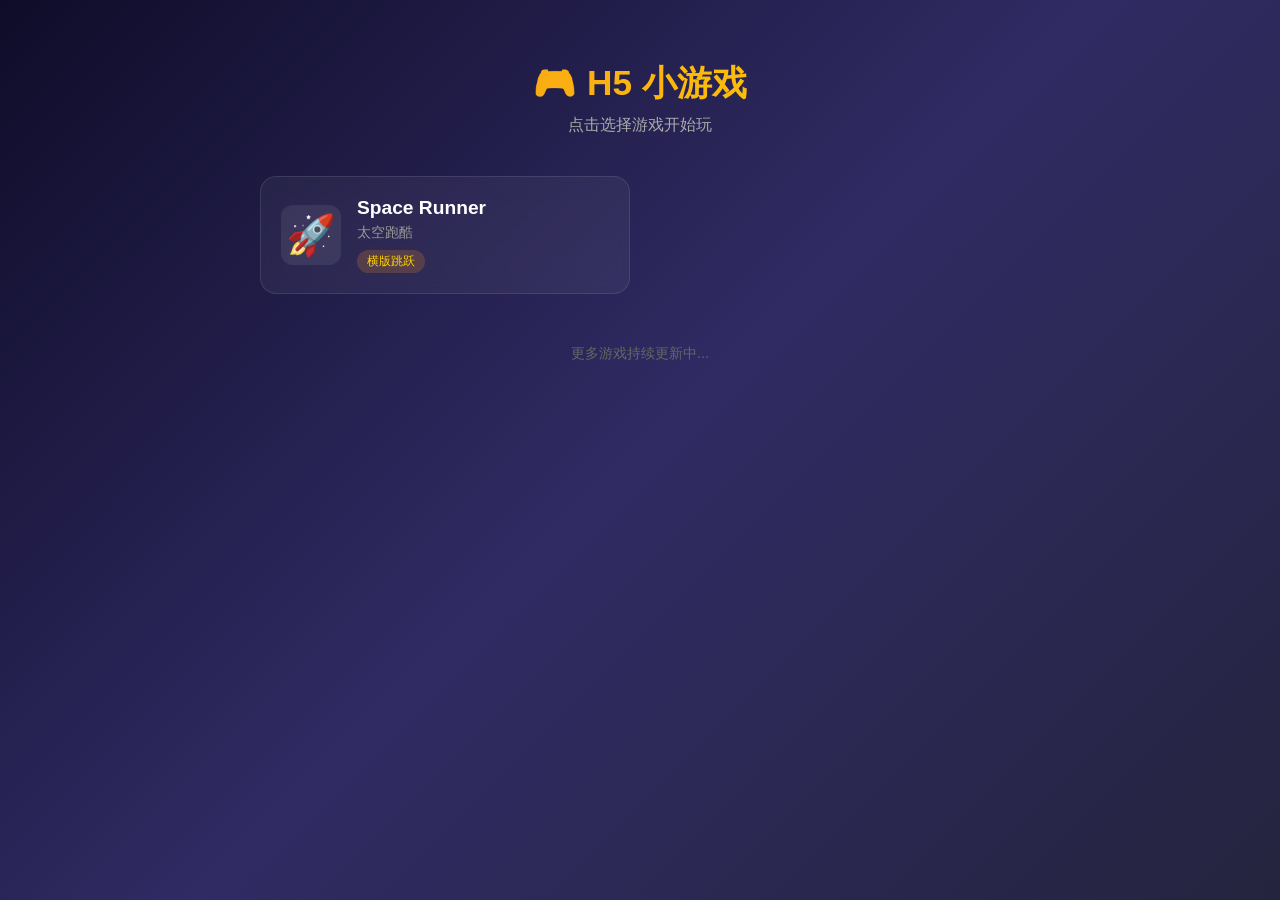
==== index.html @ b289a46b "feat: add game hub with index page and css - Game hub landing page at root - CSS styling for game ca" ====
<!DOCTYPE html>
<html lang="zh-CN">
<head>
    <meta charset="UTF-8">
    <meta name="viewport" content="width=device-width, initial-scale=1.0">
    <title>H5 小游戏合集</title>
    <link rel="stylesheet" href="css/style.css">
</head>
<body>
    <div class="container">
        <header>
            <h1>🎮 H5 小游戏</h1>
            <p>点击选择游戏开始玩</p>
        </header>

        <div class="game-grid">
            <!-- Space Runner -->
            <a href="space-runner/" class="game-card">
                <div class="game-icon">🚀</div>
                <div class="game-info">
                    <h2>Space Runner</h2>
                    <p>太空跑酷</p>
                    <span class="tag">横版跳跃</span>
                </div>
            </a>

            <!-- 新游戏加在这里 -->
            <!--
            <a href="snake-game/" class="game-card">
                <div class="game-icon">🐍</div>
                <div class="game-info">
                    <h2>Snake Game</h2>
                    <p>贪吃蛇</p>
                    <span class="tag">经典</span>
                </div>
            </a>
            -->
        </div>

        <footer>
            <p>更多游戏持续更新中...</p>
        </footer>
    </div>
</body>
</html>
---- css/style.css ----
* {
    margin: 0;
    padding: 0;
    box-sizing: border-box;
}

body {
    font-family: -apple-system, BlinkMacSystemFont, "Segoe UI", Roboto, sans-serif;
    background: linear-gradient(135deg, #0f0c29, #302b63, #24243e);
    min-height: 100vh;
    color: #fff;
}

.container {
    max-width: 800px;
    margin: 0 auto;
    padding: 20px;
}

header {
    text-align: center;
    padding: 40px 0 30px;
}

header h1 {
    font-size: 2.2em;
    margin-bottom: 8px;
    background: linear-gradient(90deg, #f7971e, #ffd200);
    -webkit-background-clip: text;
    -webkit-text-fill-color: transparent;
}

header p {
    color: #aaa;
    font-size: 1em;
}

.game-grid {
    display: grid;
    grid-template-columns: repeat(auto-fill, minmax(280px, 1fr));
    gap: 20px;
    padding: 10px 0;
}

.game-card {
    display: flex;
    align-items: center;
    gap: 16px;
    padding: 20px;
    background: rgba(255, 255, 255, 0.05);
    border: 1px solid rgba(255, 255, 255, 0.1);
    border-radius: 16px;
    text-decoration: none;
    color: #fff;
    transition: all 0.3s ease;
    backdrop-filter: blur(10px);
}

.game-card:hover {
    transform: translateY(-4px);
    background: rgba(255, 255, 255, 0.1);
    border-color: rgba(255, 255, 255, 0.25);
    box-shadow: 0 8px 32px rgba(0, 0, 0, 0.3);
}

.game-icon {
    font-size: 2.5em;
    width: 60px;
    height: 60px;
    display: flex;
    align-items: center;
    justify-content: center;
    background: rgba(255, 255, 255, 0.08);
    border-radius: 12px;
    flex-shrink: 0;
}

.game-info h2 {
    font-size: 1.2em;
    margin-bottom: 4px;
}

.game-info p {
    color: #999;
    font-size: 0.9em;
    margin-bottom: 8px;
}

.tag {
    display: inline-block;
    padding: 3px 10px;
    background: rgba(247, 151, 30, 0.2);
    color: #ffd200;
    border-radius: 20px;
    font-size: 0.75em;
}

footer {
    text-align: center;
    padding: 40px 0 20px;
    color: #666;
    font-size: 0.9em;
}

@media (max-width: 600px) {
    header h1 { font-size: 1.6em; }
    .game-card { padding: 16px; }
    .game-icon { font-size: 2em; width: 48px; height: 48px; }
    .game-info h2 { font-size: 1em; }
}
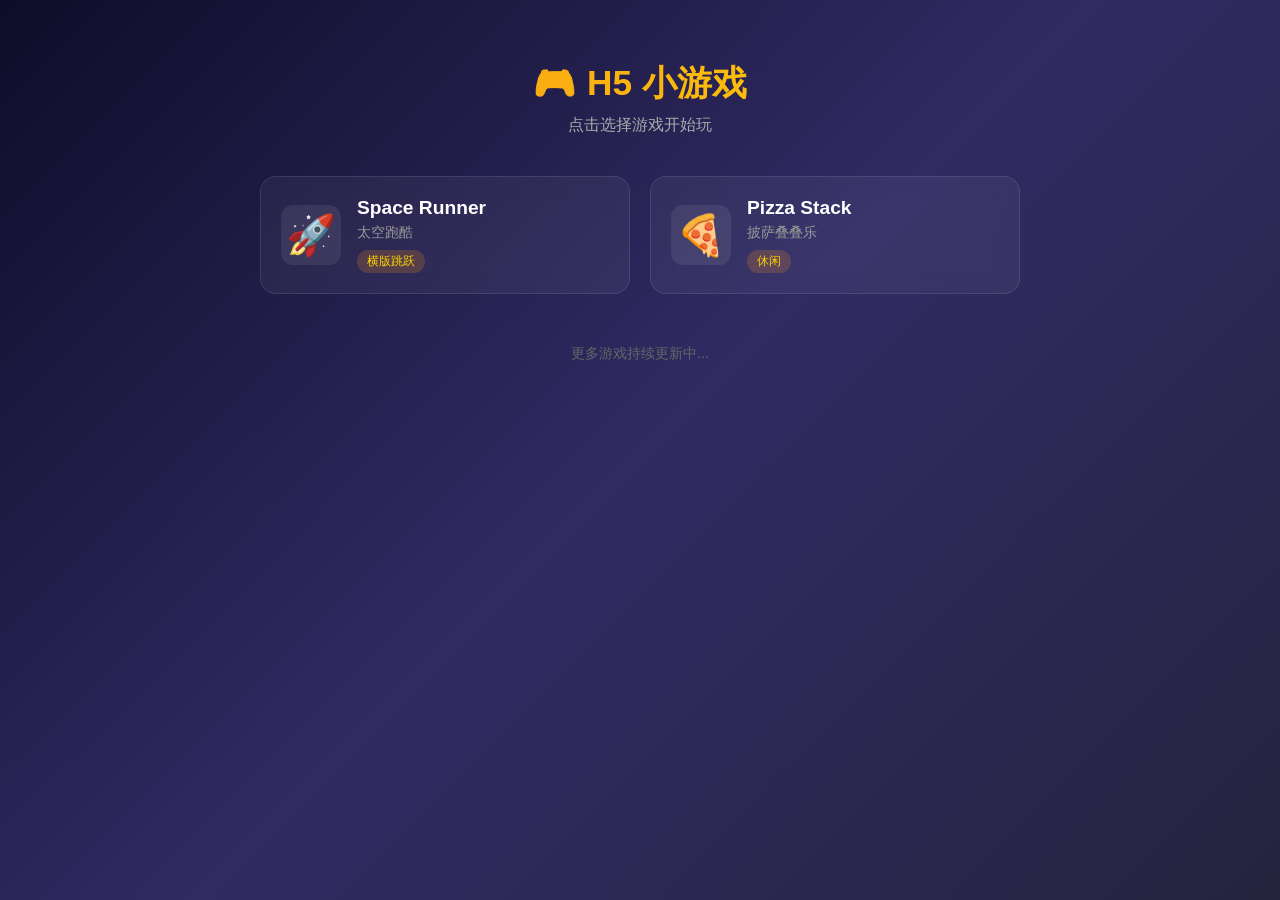
==== commit b561f905: "feat: 游戏大厅添加 Pizza Stack 入口" ====
--- a/index.html
+++ b/index.html
@@ -24,17 +24,15 @@
                 </div>
             </a>
 
-            <!-- 新游戏加在这里 -->
-            <!--
-            <a href="snake-game/" class="game-card">
-                <div class="game-icon">🐍</div>
+            <!-- Pizza Stack -->
+            <a href="pizza-stack/" class="game-card">
+                <div class="game-icon">🍕</div>
                 <div class="game-info">
-                    <h2>Snake Game</h2>
-                    <p>贪吃蛇</p>
-                    <span class="tag">经典</span>
+                    <h2>Pizza Stack</h2>
+                    <p>披萨叠叠乐</p>
+                    <span class="tag">休闲</span>
                 </div>
             </a>
-            -->
         </div>
 
         <footer>
